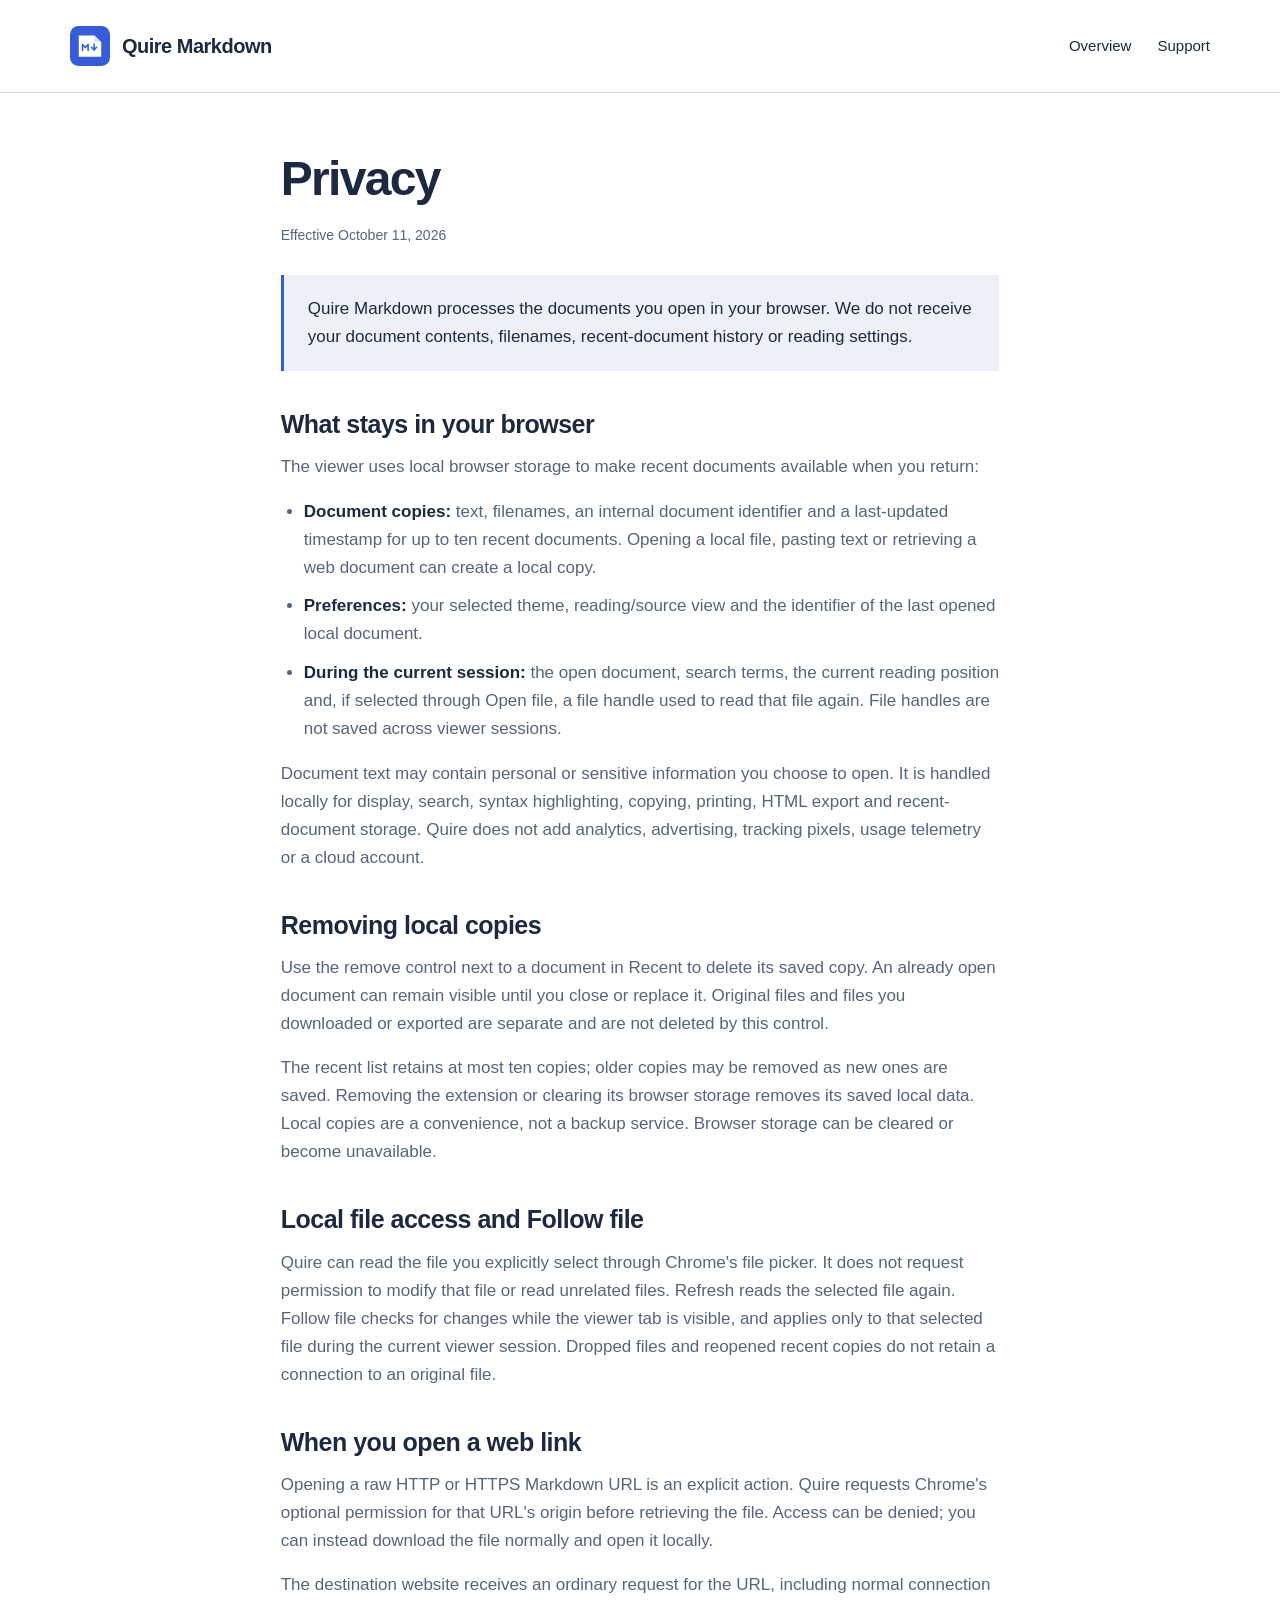
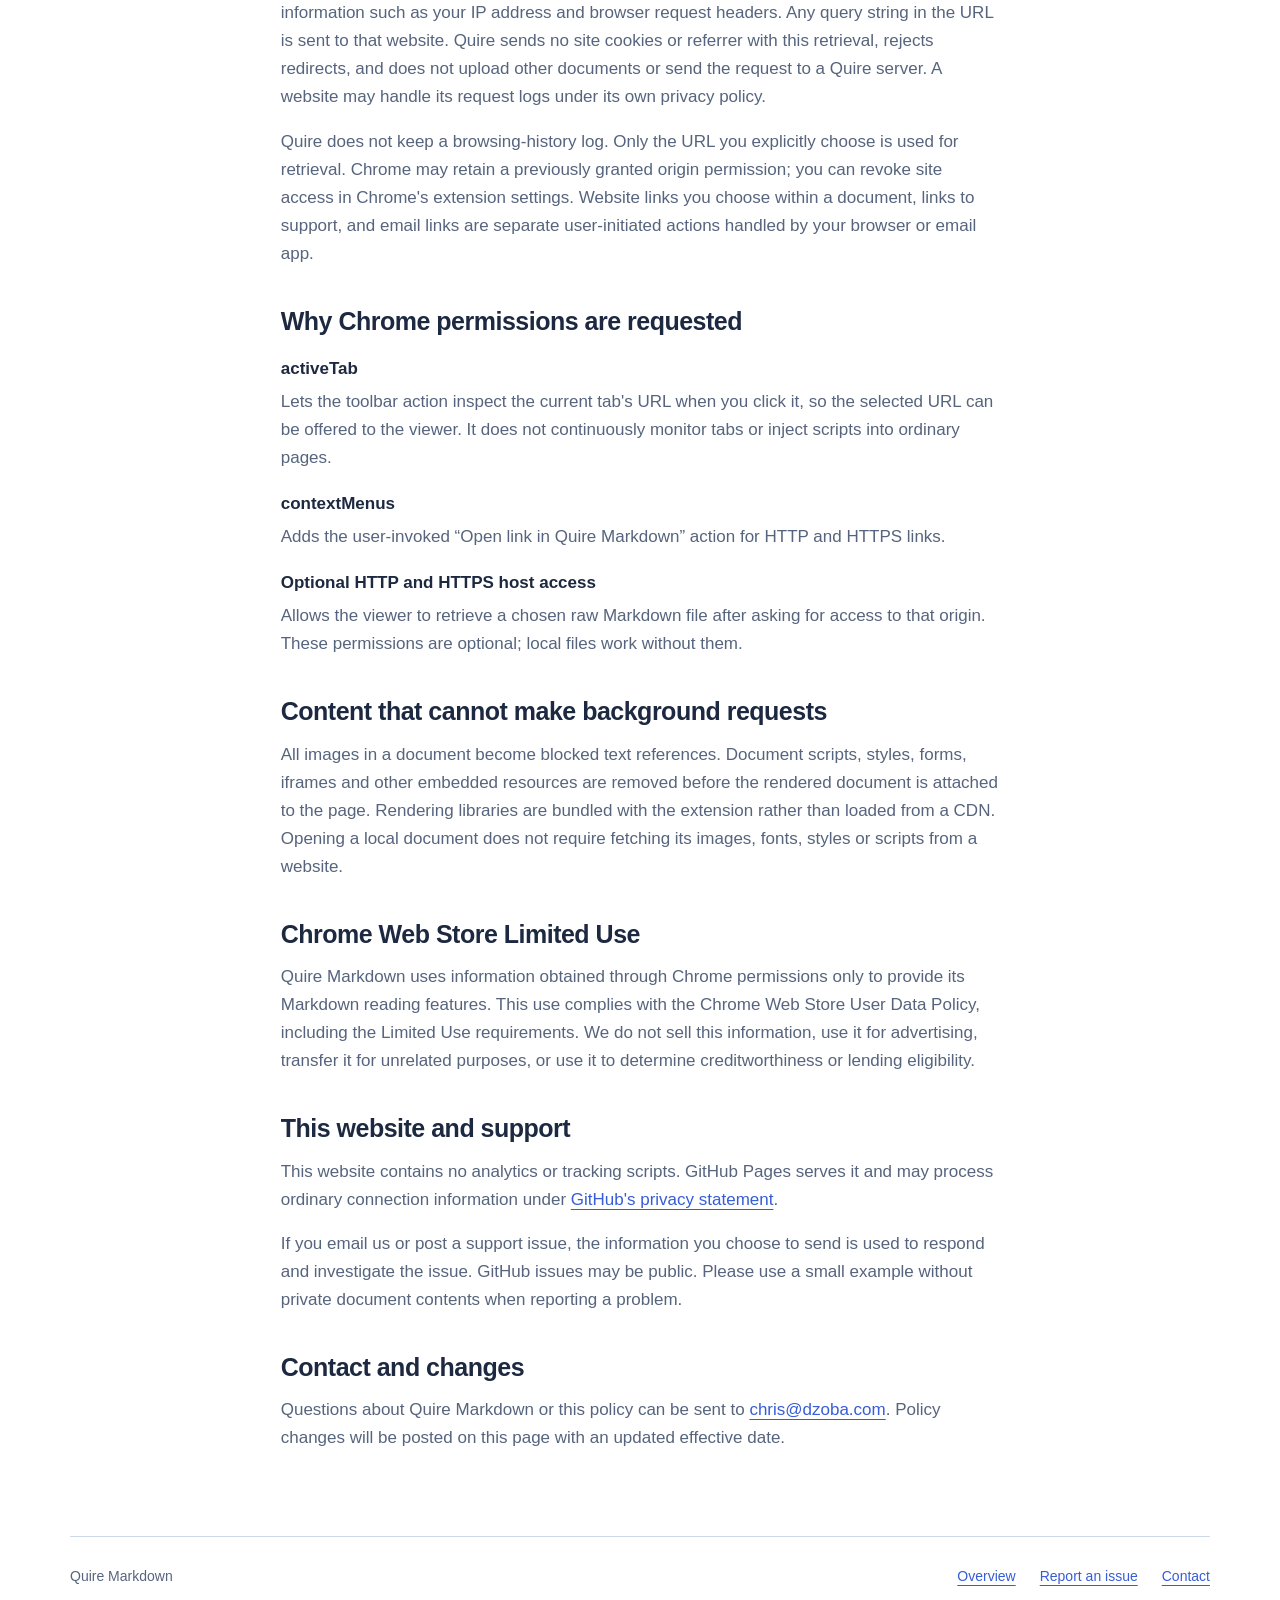
==== privacy.html @ 9e362818 "Publish Quire Markdown homepage and privacy policy" ====
<!doctype html>
<html lang="en">
<head>
  <meta charset="utf-8">
  <meta name="viewport" content="width=device-width, initial-scale=1">
  <meta name="description" content="How Quire Markdown handles local documents, recent copies, optional website requests and Chrome permissions.">
  <meta name="theme-color" content="#365dd7">
  <link rel="canonical" href="https://dzoba.github.io/quire-markdown/privacy.html">
  <link rel="icon" href="assets/icon.svg" type="image/svg+xml">
  <link rel="stylesheet" href="styles.css">
  <title>Privacy — Quire Markdown</title>
</head>
<body>
  <a class="skip" href="#main">Skip to content</a>
  <header><div class="wrap topbar"><a class="brand" href="./"><img src="assets/icon.svg" width="40" height="40" alt="">Quire Markdown</a><nav aria-label="Main"><a href="./">Overview</a><a href="https://github.com/dzoba/quire-markdown/issues">Support</a></nav></div></header>
  <main class="wrap policy" id="main">
    <h1>Privacy</h1><p class="date">Effective October 11, 2026</p>
    <p class="statement">Quire Markdown processes the documents you open in your browser. We do not receive your document contents, filenames, recent-document history or reading settings.</p>
    <h2>What stays in your browser</h2>
    <p>The viewer uses local browser storage to make recent documents available when you return:</p>
    <ul><li><strong>Document copies:</strong> text, filenames, an internal document identifier and a last-updated timestamp for up to ten recent documents. Opening a local file, pasting text or retrieving a web document can create a local copy.</li><li><strong>Preferences:</strong> your selected theme, reading/source view and the identifier of the last opened local document.</li><li><strong>During the current session:</strong> the open document, search terms, the current reading position and, if selected through Open file, a file handle used to read that file again. File handles are not saved across viewer sessions.</li></ul>
    <p>Document text may contain personal or sensitive information you choose to open. It is handled locally for display, search, syntax highlighting, copying, printing, HTML export and recent-document storage. Quire does not add analytics, advertising, tracking pixels, usage telemetry or a cloud account.</p>
    <h2>Removing local copies</h2>
    <p>Use the remove control next to a document in Recent to delete its saved copy. An already open document can remain visible until you close or replace it. Original files and files you downloaded or exported are separate and are not deleted by this control.</p>
    <p>The recent list retains at most ten copies; older copies may be removed as new ones are saved. Removing the extension or clearing its browser storage removes its saved local data. Local copies are a convenience, not a backup service. Browser storage can be cleared or become unavailable.</p>
    <h2>Local file access and Follow file</h2>
    <p>Quire can read the file you explicitly select through Chrome's file picker. It does not request permission to modify that file or read unrelated files. Refresh reads the selected file again. Follow file checks for changes while the viewer tab is visible, and applies only to that selected file during the current viewer session. Dropped files and reopened recent copies do not retain a connection to an original file.</p>
    <h2>When you open a web link</h2>
    <p>Opening a raw HTTP or HTTPS Markdown URL is an explicit action. Quire requests Chrome's optional permission for that URL's origin before retrieving the file. Access can be denied; you can instead download the file normally and open it locally.</p>
    <p>The destination website receives an ordinary request for the URL, including normal connection information such as your IP address and browser request headers. Any query string in the URL is sent to that website. Quire sends no site cookies or referrer with this retrieval, rejects redirects, and does not upload other documents or send the request to a Quire server. A website may handle its request logs under its own privacy policy.</p>
    <p>Quire does not keep a browsing-history log. Only the URL you explicitly choose is used for retrieval. Chrome may retain a previously granted origin permission; you can revoke site access in Chrome's extension settings. Website links you choose within a document, links to support, and email links are separate user-initiated actions handled by your browser or email app.</p>
    <h2>Why Chrome permissions are requested</h2>
    <dl class="permission-list"><dt>activeTab</dt><dd>Lets the toolbar action inspect the current tab's URL when you click it, so the selected URL can be offered to the viewer. It does not continuously monitor tabs or inject scripts into ordinary pages.</dd><dt>contextMenus</dt><dd>Adds the user-invoked “Open link in Quire Markdown” action for HTTP and HTTPS links.</dd><dt>Optional HTTP and HTTPS host access</dt><dd>Allows the viewer to retrieve a chosen raw Markdown file after asking for access to that origin. These permissions are optional; local files work without them.</dd></dl>
    <h2>Content that cannot make background requests</h2>
    <p>All images in a document become blocked text references. Document scripts, styles, forms, iframes and other embedded resources are removed before the rendered document is attached to the page. Rendering libraries are bundled with the extension rather than loaded from a CDN. Opening a local document does not require fetching its images, fonts, styles or scripts from a website.</p>
    <h2>Chrome Web Store Limited Use</h2>
    <p>Quire Markdown uses information obtained through Chrome permissions only to provide its Markdown reading features. This use complies with the Chrome Web Store User Data Policy, including the Limited Use requirements. We do not sell this information, use it for advertising, transfer it for unrelated purposes, or use it to determine creditworthiness or lending eligibility.</p>
    <h2>This website and support</h2>
    <p>This website contains no analytics or tracking scripts. GitHub Pages serves it and may process ordinary connection information under <a href="https://docs.github.com/en/site-policy/privacy-policies/github-general-privacy-statement">GitHub's privacy statement</a>.</p>
    <p>If you email us or post a support issue, the information you choose to send is used to respond and investigate the issue. GitHub issues may be public. Please use a small example without private document contents when reporting a problem.</p>
    <h2>Contact and changes</h2>
    <p>Questions about Quire Markdown or this policy can be sent to <a href="mailto:chris@dzoba.com">chris@dzoba.com</a>. Policy changes will be posted on this page with an updated effective date.</p>
  </main>
  <footer class="wrap footer"><p>Quire Markdown</p><div class="footer-links"><a href="./">Overview</a><a href="https://github.com/dzoba/quire-markdown/issues">Report an issue</a><a href="mailto:chris@dzoba.com">Contact</a></div></footer>
</body>
</html>
---- styles.css ----
:root{color-scheme:light;--paper:#fff;--shell:#edf1f7;--ink:#1d2940;--muted:#56647d;--blue:#365dd7;--line:#cfd8e7;--selection:#e4eaff;font-family:"Avenir Next","Segoe UI",sans-serif;color:var(--ink);background:var(--paper);font-synthesis:none}*{box-sizing:border-box}html{scroll-behavior:smooth;scroll-padding-top:24px}body{margin:0;font-size:17px;line-height:1.65}a{color:var(--blue);text-decoration-thickness:1px;text-underline-offset:4px}a:hover{text-decoration-thickness:2px}a:focus-visible,button:focus-visible,summary:focus-visible{outline:3px solid var(--blue);outline-offset:5px}button{font:inherit}.wrap{width:min(1140px,calc(100% - 56px));margin-inline:auto}.skip{position:absolute;left:16px;top:-80px;padding:10px 16px;background:var(--paper);z-index:10}.skip:focus{top:12px}header{border-bottom:1px solid var(--line)}.topbar{min-height:92px;display:flex;align-items:center;justify-content:space-between;gap:24px}.brand{display:inline-flex;align-items:center;gap:12px;color:var(--ink);text-decoration:none;font-size:20px;font-weight:650;letter-spacing:-.5px}.brand img{width:40px;height:40px}nav{display:flex;gap:26px;align-items:center;font-size:15px}nav a{color:var(--ink);text-decoration:none}nav a:hover{text-decoration:underline}.hero{padding:75px 0 56px;display:grid;grid-template-columns:1.3fr .7fr;gap:48px;align-items:end}.hero h1{font-size:clamp(40px,4.8vw,64px);line-height:1.06;letter-spacing:-2.6px;font-weight:650;margin:0 0 25px;max-width:15ch}.hero .intro{font-size:20px;max-width:48ch;margin:0;color:var(--muted);line-height:1.6}.install{padding-bottom:5px}.install button{width:100%;background:var(--shell);border:1px solid var(--line);color:var(--ink);font-size:15px;font-weight:650;padding:14px 18px;border-radius:8px;cursor:default}.install p{font-size:14px;color:var(--muted);margin:12px 0 0;max-width:40ch}.preview{margin:0 0 76px}.reader{border:1px solid #b8c7df;border-radius:12px;overflow:hidden;background:var(--paper);box-shadow:0 16px 46px #1d29400e}.preview img{display:block;width:100%;height:auto}.secondary-preview{margin-top:-12px}.preview figcaption{font-size:13px;color:var(--muted);padding:12px 2px 0}.features{display:grid;grid-template-columns:.8fr 1.2fr;gap:68px;margin-bottom:72px}.features h2,.how h2,.faq h2{font-size:34px;letter-spacing:-1.2px;line-height:1.15;margin:0 0 22px;font-weight:650;max-width:15ch}.features .lead{max-width:34ch;color:var(--muted);margin:0}.feature-list{margin:0}.feature-list>div{padding:0 0 23px;margin:0 0 23px;border-bottom:1px solid var(--line)}.feature-list>div:last-child{margin-bottom:0}.feature-list dt{font-size:20px;font-weight:650;margin-bottom:6px}.feature-list dd{margin:0;color:var(--muted);max-width:58ch}.how{background:var(--shell);padding:50px 0;margin-bottom:66px}.how-inner{display:grid;grid-template-columns:.8fr 1.2fr;gap:68px}.steps{padding-left:24px;margin:0}.steps li{padding:0 0 19px 8px}.steps li:last-child{padding-bottom:0}.steps strong{display:block;font-weight:650}.steps span{color:var(--muted)}.faq{display:grid;grid-template-columns:.8fr 1.2fr;gap:68px;margin-bottom:74px}.questions details{border-bottom:1px solid var(--line);padding:0 0 17px;margin:0 0 17px}.questions summary{cursor:pointer;font-weight:600;padding-right:12px}.questions p{color:var(--muted);margin:14px 0 0}.questions details:last-child{margin:0}.footer{border-top:1px solid var(--line);padding:28px 0 38px;display:flex;justify-content:space-between;gap:28px;color:var(--muted);font-size:14px}.footer p{margin:0}.footer-links{display:flex;gap:24px;flex-wrap:wrap}.policy{max-width:76ch;padding-top:60px;padding-bottom:68px;margin-inline:auto}.policy h1{font-size:48px;letter-spacing:-1.7px;line-height:1.1;margin:0 0 18px}.policy .date{color:var(--muted);font-size:14px;margin:0 0 28px}.policy h2{font-size:25px;line-height:1.25;letter-spacing:-.5px;margin:38px 0 13px}.policy h3{font-size:19px;margin:22px 0 10px}.policy p,.policy li{color:var(--muted)}.policy p{margin:0 0 16px}.policy li{margin-bottom:10px}.policy strong{color:var(--ink)}.policy ul{padding-left:23px}.policy .statement{background:var(--shell);border-left:3px solid var(--blue);padding:20px 24px;color:var(--ink)}.policy .permission-list dt{font-weight:650;margin-top:18px}.policy .permission-list dd{margin:5px 0 0;color:var(--muted)}@media(max-width:860px){.hero{gap:30px;grid-template-columns:1fr;padding-top:52px}.hero h1{max-width:18ch}.hero .intro{max-width:55ch}.install{max-width:355px}.features,.how-inner,.faq{gap:35px;grid-template-columns:.8fr 1.2fr}.features h2,.how h2,.faq h2{font-size:29px}}@media(max-width:600px){.wrap{width:calc(100% - 36px)}.topbar{min-height:83px;gap:14px;flex-wrap:wrap;padding-block:18px}.brand{font-size:18px}.brand img{width:34px;height:34px}nav{font-size:14px;gap:19px}.hero{padding:40px 0 33px}.hero h1{font-size:43px;letter-spacing:-1.9px}.hero .intro{font-size:18px}.preview{margin-bottom:47px}.features,.how-inner,.faq{display:block}.features h2,.how h2,.faq h2{max-width:25ch}.features .lead{margin-bottom:27px;max-width:50ch}.features{margin-bottom:42px}.feature-list dt{font-size:19px}.how{padding:35px 0;margin-bottom:43px}.steps{margin-top:26px}.questions{margin-top:28px}.faq{margin-bottom:44px}.footer{display:block;padding-top:24px}.footer-links{margin-top:18px;gap:18px}.policy{padding-top:38px}.policy h1{font-size:38px}.policy h2{font-size:23px}.policy .statement{padding:17px}}@media(prefers-reduced-motion:reduce){html{scroll-behavior:auto}}@media print{header,.install,.footer,.skip{display:none}.wrap{width:100%}.hero{padding:0}.preview{break-inside:avoid}.reader{box-shadow:none}.how{background:none}.policy{padding:0}.policy a{color:inherit}}
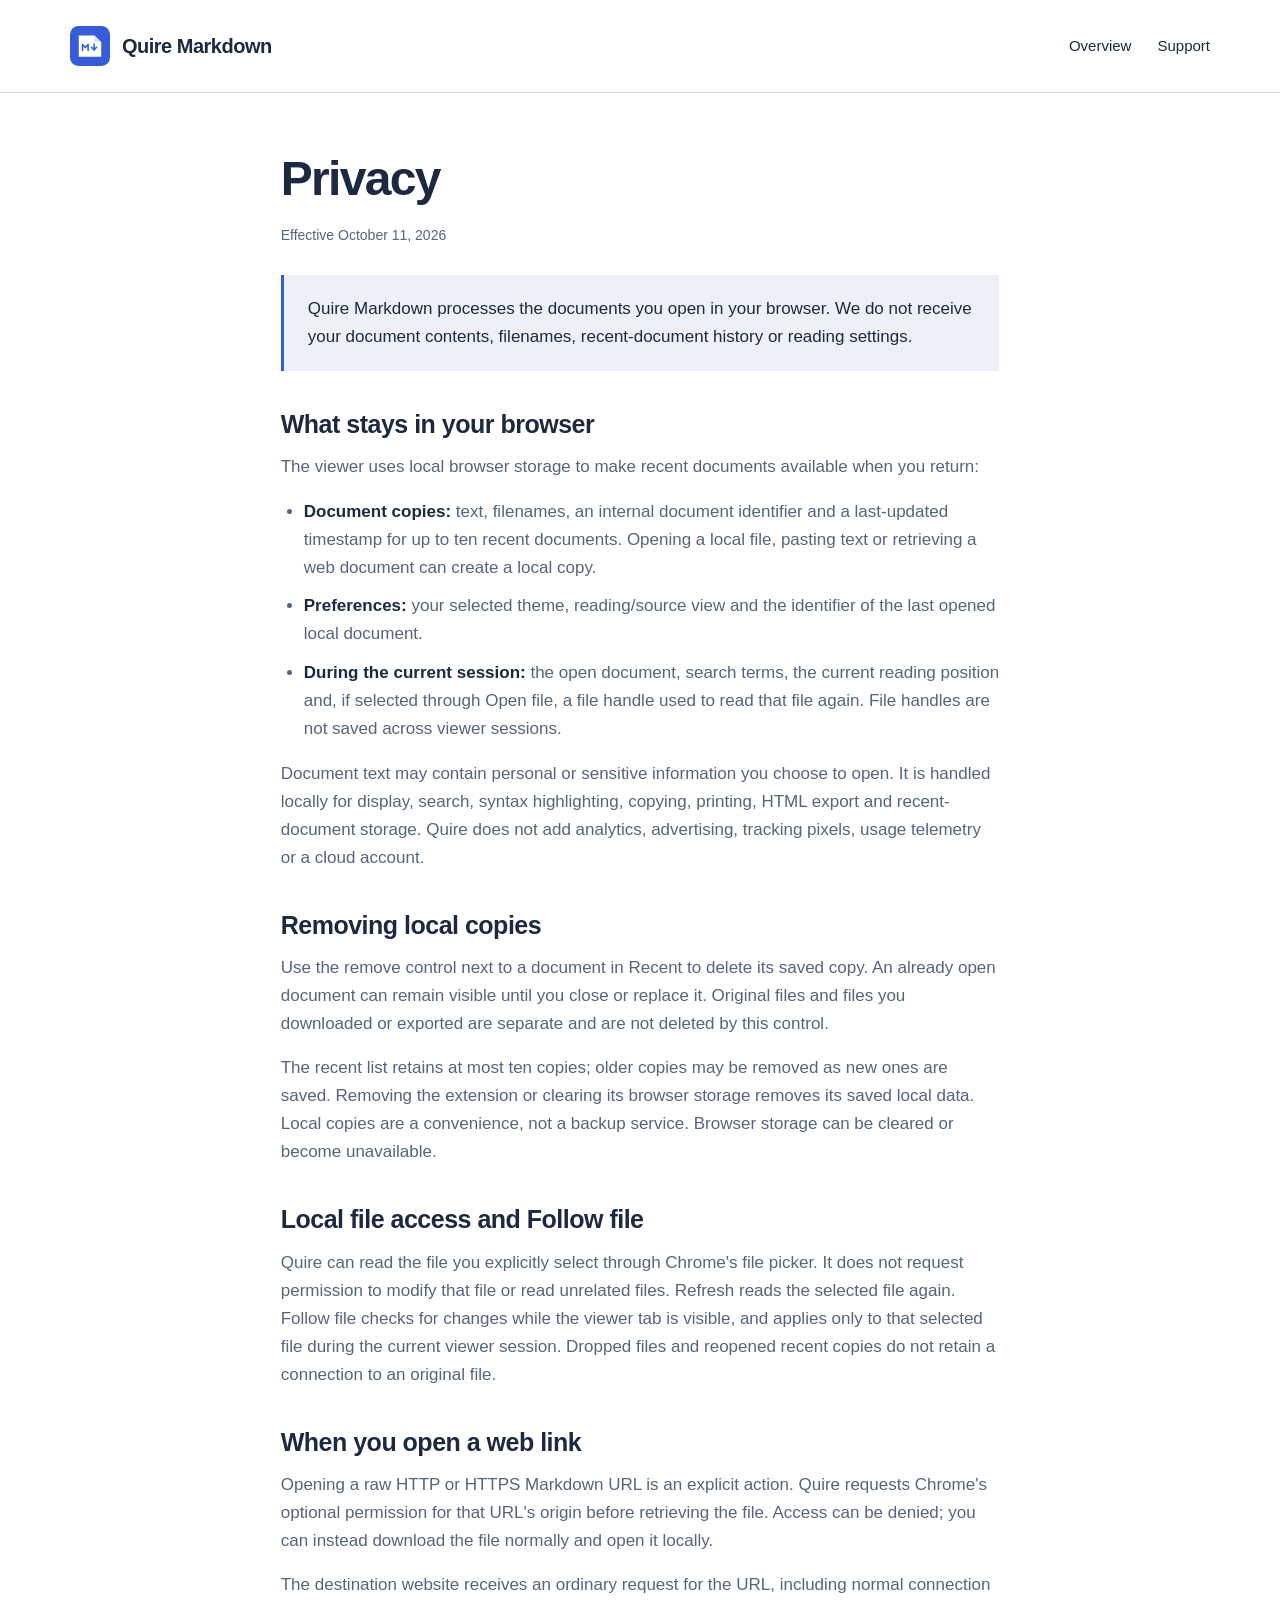
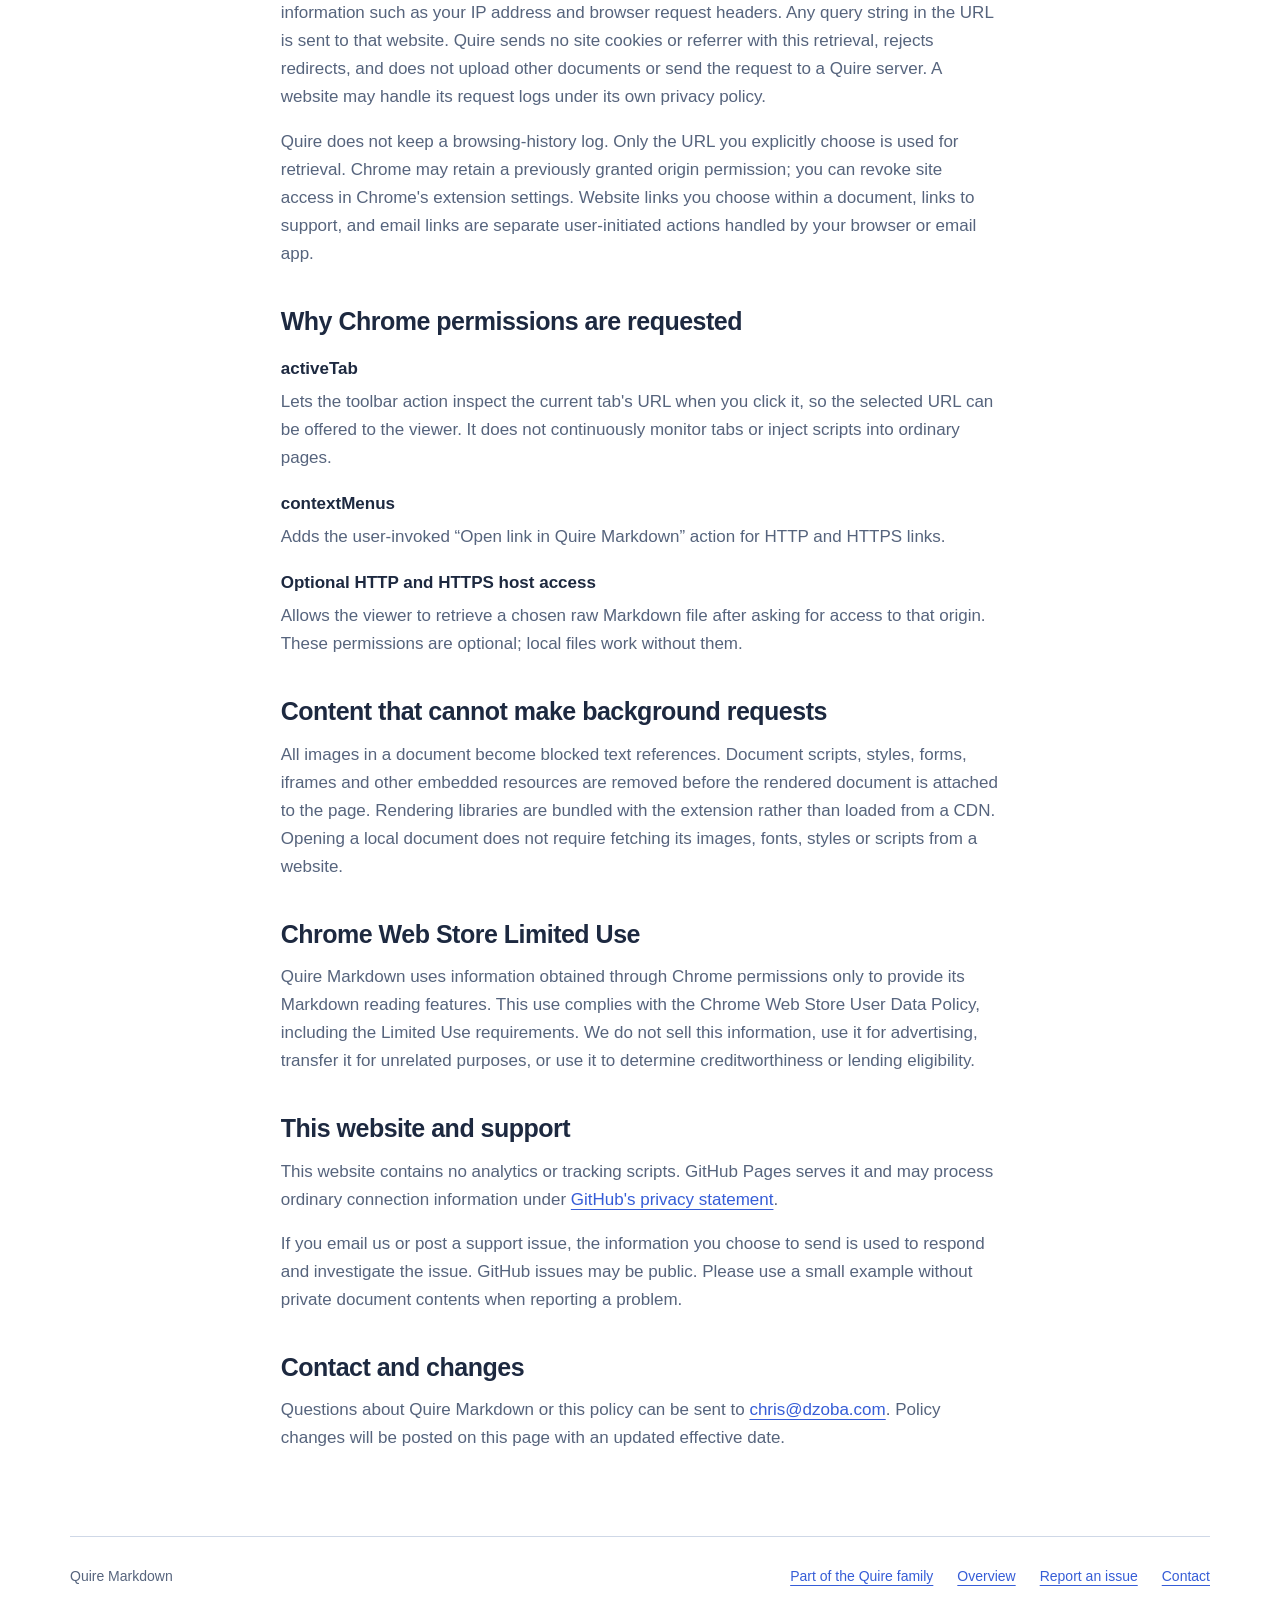
==== commit 1da22161: "Link to the Quire family homepage Co-Authored-By: Claude Opus 5.5 <noreply@anthropic.com> Claude-Ses" ====
--- a/privacy.html
+++ b/privacy.html
@@ -41,6 +41,6 @@
     <h2>Contact and changes</h2>
     <p>Questions about Quire Markdown or this policy can be sent to <a href="mailto:chris@dzoba.com">chris@dzoba.com</a>. Policy changes will be posted on this page with an updated effective date.</p>
   </main>
-  <footer class="wrap footer"><p>Quire Markdown</p><div class="footer-links"><a href="./">Overview</a><a href="https://github.com/dzoba/quire-markdown/issues">Report an issue</a><a href="mailto:chris@dzoba.com">Contact</a></div></footer>
+  <footer class="wrap footer"><p>Quire Markdown</p><div class="footer-links"><a href="https://dzoba.github.io/quire/">Part of the Quire family</a><a href="./">Overview</a><a href="https://github.com/dzoba/quire-markdown/issues">Report an issue</a><a href="mailto:chris@dzoba.com">Contact</a></div></footer>
 </body>
 </html>
